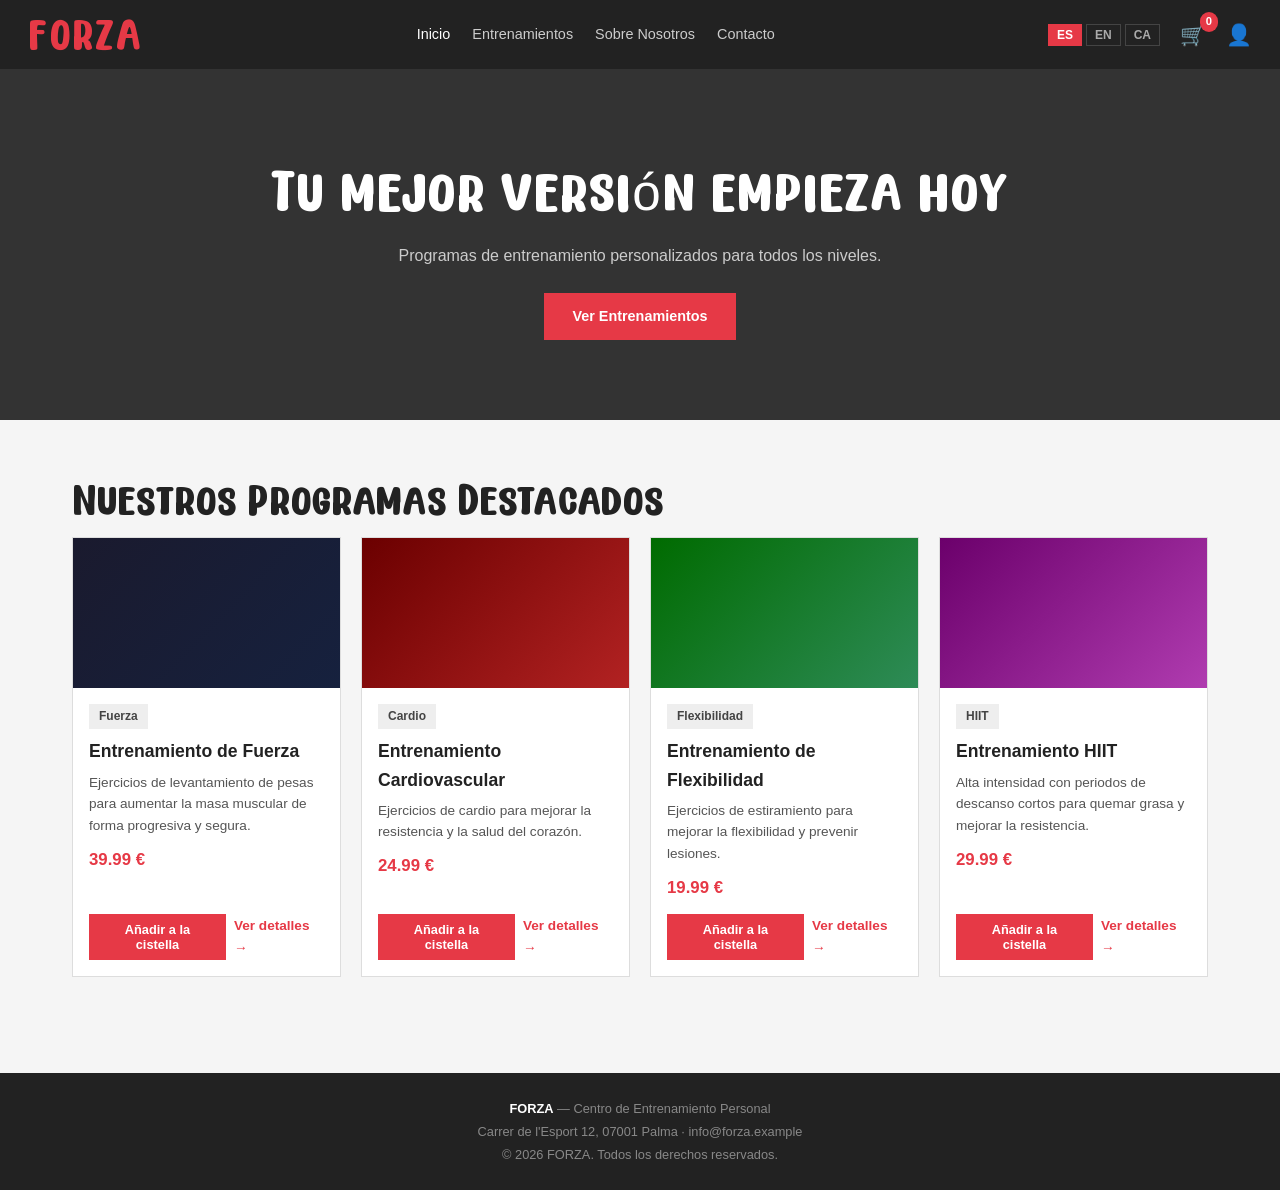
==== index.html @ 168453c6 "first commit" ====
<!DOCTYPE html>
<html lang="es">
<head>
    <meta charset="UTF-8">
    <meta name="viewport" content="width=device-width, initial-scale=1.0">
    <meta name="description" content="FORZA — Programas de entrenamiento personal para todos los niveles.">
    <title>FORZA — Entrenamiento Personal</title>
    <link rel="icon" type="image/svg+xml" href="img/favicon.svg">
    <link rel="stylesheet" href="css/style.css">
</head>
<body>

    <header>
        <a href="index.html" class="logo">FORZA</a>
        <nav>
            <a href="index.html" class="active">Inicio</a>
            <a href="entrenamientos.html">Entrenamientos</a>
            <a href="sobre-nosotros.html">Sobre Nosotros</a>
            <a href="contacto.html">Contacto</a>
        </nav>
        <div class="sesion" id="sesion"></div>
    </header>

    <main>

        <section class="hero">
            <h1>Tu mejor versión empieza hoy</h1>
            <p>Programas de entrenamiento personalizados para todos los niveles.</p>
            <a href="entrenamientos.html" class="btn">Ver Entrenamientos</a>
        </section>

        <section class="entrenamientos">
            <h2>Nuestros Programas Destacados</h2>
            <div class="grid" id="grid-inicio"></div>
        </section>

    </main>

    <footer>
        <div class="footer-contenido">
            <p><strong>FORZA</strong> — Centro de Entrenamiento Personal</p>
            <p>Carrer de l'Esport 12, 07001 Palma · info@forza.example</p>
            <p>&copy; 2026 FORZA. Todos los derechos reservados.</p>
        </div>
    </footer>

    <script src="scripts/datos.js"></script>
    <script src="scripts/carrito.js"></script>
    <script src="scripts/sesion.js"></script>
    <script src="scripts/inicio.js"></script>
    <script src="scripts/no-encontrado.js"></script>
</body>
</html>
---- css/style.css ----
/* ============================================================
   FORZA — Hoja de estilos principal
   Estilos generales, cabecera, secciones, productos, carrito,
   formulario de login y diseño responsive.
   ============================================================ */

@font-face {
    font-family: 'SongOfValentine';
    src: url('../fonts/songOfValentine.woff2') format('woff2'),
         url('../fonts/songOfValentine.ttf') format('truetype');
    font-weight: normal;
    font-style: normal;
    font-display: swap;
}

/* Reset básico */
* {
    margin: 0;
    padding: 0;
    box-sizing: border-box;
}

body {
    font-family: Arial, sans-serif;
    color: #222;
    background: #f5f5f5;
    line-height: 1.6;
}

a {
    color: inherit;
    text-decoration: none;
}

ul {
    list-style: disc;
    padding-left: 20px;
}

/* ============================================================
   CABECERA
   ============================================================ */
header {
    display: flex;
    align-items: center;
    justify-content: space-between;
    padding: 14px 28px;
    background: #222;
    color: #fff;
    gap: 24px;
    flex-wrap: wrap;
}

.logo {
    font-family: 'SongOfValentine', Arial, sans-serif;
    font-size: 2.4rem;
    font-weight: normal;
    letter-spacing: 0.08em;
    color: #e63946;
    line-height: 1;
}

nav {
    display: flex;
    gap: 22px;
    flex-wrap: wrap;
}

nav a {
    color: #ccc;
    font-size: 0.9rem;
    transition: color 0.15s;
}

nav a:hover,
nav a.active {
    color: #fff;
}

/* Bloque de la derecha de la cabecera */
.sesion {
    display: flex;
    align-items: center;
    gap: 14px;
    flex-wrap: wrap;
}

/* Selector de idiomas */
.idiomas {
    display: flex;
    gap: 4px;
}

.btn-idioma {
    background: transparent;
    color: #aaa;
    border: 1px solid #444;
    padding: 3px 8px;
    font-size: 0.75rem;
    cursor: pointer;
    font-weight: bold;
}

.btn-idioma.activo,
.btn-idioma:hover {
    background: #e63946;
    color: #fff;
    border-color: #e63946;
}

/* Icono de la cistella siempre visible */
.icono-carrito {
    position: relative;
    font-size: 1.3rem;
    color: #fff;
    text-decoration: none;
    padding: 4px 6px;
}

.icono-carrito .contador {
    position: absolute;
    top: -2px;
    right: -6px;
    background: #e63946;
    color: #fff;
    border-radius: 10px;
    font-size: 0.7rem;
    padding: 1px 6px;
    font-weight: bold;
    min-width: 18px;
    text-align: center;
}

/* Zona del usuario (login o saludo) */
.zona-usuario {
    display: flex;
    align-items: center;
    gap: 8px;
}

.icono-login {
    font-size: 1.3rem;
    color: #fff;
}

.saludo {
    font-size: 0.85rem;
    color: #ccc;
}

.btn-logout {
    background: #e63946;
    color: #fff;
    border: none;
    padding: 6px 12px;
    font-size: 0.8rem;
    cursor: pointer;
    font-weight: bold;
}

.btn-logout:hover {
    background: #c5303c;
}

/* ============================================================
   HERO
   ============================================================ */
.hero {
    text-align: center;
    padding: 80px 32px;
    background: #333;
    color: #fff;
}

.hero h1 {
    font-family: 'SongOfValentine', Arial, sans-serif;
    font-size: 3.2rem;
    font-weight: normal;
    letter-spacing: 0.04em;
    margin-bottom: 12px;
}

.hero p {
    margin-bottom: 24px;
    color: #ccc;
}

/* ============================================================
   BOTONES
   ============================================================ */
.btn {
    display: inline-block;
    padding: 12px 28px;
    background: #e63946;
    color: #fff;
    font-weight: bold;
    font-size: 0.9rem;
    border: none;
    cursor: pointer;
    text-align: center;
}

.btn:hover {
    background: #c5303c;
}

.btn:disabled {
    background: #888;
    cursor: not-allowed;
}

.btn-pequeno {
    padding: 8px 14px;
    font-size: 0.8rem;
}

/* ============================================================
   SECCIÓN DE ENTRENAMIENTOS (HOME Y LISTADO)
   ============================================================ */
.entrenamientos,
.listado {
    padding: 48px 32px;
    max-width: 1200px;
    margin: 0 auto;
}

.entrenamientos h2,
.listado h1 {
    font-family: 'SongOfValentine', Arial, sans-serif;
    font-size: 2.4rem;
    font-weight: normal;
    letter-spacing: 0.03em;
    margin-bottom: 8px;
}

.subtitulo {
    color: #666;
    margin-bottom: 24px;
}

/* Filtros del listado */
.filtros {
    display: flex;
    gap: 16px;
    margin-bottom: 24px;
    flex-wrap: wrap;
}

.filtros label {
    font-size: 0.85rem;
    display: flex;
    flex-direction: column;
    gap: 4px;
    font-weight: bold;
    color: #444;
}

.filtros input,
.filtros select {
    padding: 8px 10px;
    border: 1px solid #ccc;
    font-size: 0.9rem;
    font-family: inherit;
    min-width: 220px;
    font-weight: normal;
}

/* ============================================================
   GRID DE TARJETAS
   ============================================================ */
.grid {
    display: grid;
    grid-template-columns: repeat(auto-fill, minmax(250px, 1fr));
    gap: 20px;
}

.card {
    background: #fff;
    border: 1px solid #ddd;
    overflow: hidden;
    display: flex;
    flex-direction: column;
    transition: box-shadow 0.15s, transform 0.15s;
}

.card:hover {
    box-shadow: 0 4px 16px rgba(0, 0, 0, 0.08);
    transform: translateY(-2px);
}

.card-img {
    height: 150px;
}

/* Imágenes de cada tipo de entrenamiento (sólidas para que el
   proyecto funcione sin descargar imágenes externas) */
.img-fuerza    { background: linear-gradient(135deg, #1a1a2e, #16213e); }
.img-cardio    { background: linear-gradient(135deg, #6b0000, #b22222); }
.img-flex      { background: linear-gradient(135deg, #006b00, #2e8b57); }
.img-hiit      { background: linear-gradient(135deg, #6b006b, #b03cb0); }
.img-funcional { background: linear-gradient(135deg, #003366, #336699); }
.img-yoga      { background: linear-gradient(135deg, #8a4baf, #c690e0); }

.card-body {
    padding: 16px;
    display: flex;
    flex-direction: column;
    flex: 1;
}

.badge {
    display: inline-block;
    font-size: 0.75rem;
    font-weight: bold;
    padding: 3px 10px;
    background: #eee;
    color: #444;
    margin-bottom: 8px;
    align-self: flex-start;
}

.card-body h3 {
    font-size: 1.1rem;
    margin-bottom: 6px;
}

.card-body p {
    font-size: 0.85rem;
    color: #555;
    margin-bottom: 10px;
}

.precio {
    display: block;
    font-size: 1.05rem;
    font-weight: bold;
    color: #e63946;
    margin-bottom: 12px;
}

.acciones {
    display: flex;
    justify-content: space-between;
    align-items: center;
    gap: 8px;
    margin-top: auto;
}

.enlace-detalle {
    color: #e63946;
    font-size: 0.85rem;
    font-weight: bold;
}

.enlace-detalle:hover {
    text-decoration: underline;
}

.aviso-vacio {
    color: #888;
    font-style: italic;
    grid-column: 1 / -1;
    text-align: center;
    padding: 40px 0;
}

/* ============================================================
   PÁGINA DE PRODUCTO (DETALLE)
   ============================================================ */
.producto {
    padding: 48px 32px;
    max-width: 1000px;
    margin: 0 auto;
}

.volver {
    display: inline-block;
    margin-bottom: 20px;
    color: #e63946;
    font-size: 0.9rem;
    font-weight: bold;
}

.producto-layout {
    display: flex;
    gap: 32px;
    background: #fff;
    border: 1px solid #ddd;
    padding: 24px;
}

.producto-img {
    width: 360px;
    height: 360px;
    flex-shrink: 0;
}

.producto-info {
    flex: 1;
}

.producto-info h1 {
    font-family: 'SongOfValentine', Arial, sans-serif;
    font-size: 2.6rem;
    font-weight: normal;
    letter-spacing: 0.03em;
    margin: 8px 0 12px;
}

.producto-info p {
    color: #555;
    margin-bottom: 16px;
}

.precio-grande {
    font-size: 1.6rem;
    color: #e63946;
    font-weight: bold;
    margin: 16px 0 !important;
}

.lista-detalles {
    list-style: none;
    padding: 0;
    margin: 16px 0 24px;
    border-top: 1px solid #eee;
}

.lista-detalles li {
    padding: 8px 0;
    border-bottom: 1px solid #eee;
    font-size: 0.9rem;
    color: #444;
}

/* ============================================================
   SOBRE NOSOTROS
   ============================================================ */
.sobre {
    padding: 48px 32px;
    max-width: 800px;
    margin: 0 auto;
}

.sobre h1 {
    font-family: 'SongOfValentine', Arial, sans-serif;
    font-size: 2.6rem;
    font-weight: normal;
    letter-spacing: 0.03em;
    margin-bottom: 24px;
}

.bloque-sobre {
    background: #fff;
    border: 1px solid #ddd;
    padding: 20px;
    margin-bottom: 16px;
}

.bloque-sobre h2 {
    font-size: 1.1rem;
    margin-bottom: 8px;
    color: #e63946;
}

.bloque-sobre p {
    color: #555;
    font-size: 0.95rem;
}

.valores {
    margin-top: 24px;
    padding-left: 20px;
    color: #444;
}

.valores li {
    margin-bottom: 8px;
    font-size: 0.95rem;
}

/* ============================================================
   CONTACTO
   ============================================================ */
.contacto {
    padding: 80px 32px;
    max-width: 700px;
    margin: 0 auto;
    text-align: center;
}

.contacto h1 {
    font-family: 'SongOfValentine', Arial, sans-serif;
    font-size: 2.6rem;
    font-weight: normal;
    letter-spacing: 0.03em;
    margin-bottom: 16px;
}

.contacto p {
    color: #555;
    margin-bottom: 12px;
}

.contacto a {
    color: #e63946;
    font-weight: bold;
}

/* ============================================================
   CISTELLA / CARRITO
   ============================================================ */
.cistella {
    padding: 48px 32px;
    max-width: 800px;
    margin: 0 auto;
}

.cistella h1 {
    font-family: 'SongOfValentine', Arial, sans-serif;
    font-size: 2.6rem;
    font-weight: normal;
    letter-spacing: 0.03em;
    margin-bottom: 8px;
}

.lista-cistella {
    margin: 24px 0;
    display: flex;
    flex-direction: column;
    gap: 12px;
}

.fila-cistella {
    display: flex;
    align-items: center;
    background: #fff;
    border: 1px solid #ddd;
    padding: 12px;
    gap: 16px;
}

.fila-img {
    width: 80px;
    height: 80px;
    flex-shrink: 0;
}

.fila-datos {
    flex: 1;
}

.fila-datos h3 {
    font-size: 1rem;
    margin-bottom: 4px;
}

.fila-datos .precio {
    margin-top: 6px;
    font-size: 0.95rem;
}

.btn-eliminar {
    background: #fff;
    border: 1px solid #e63946;
    color: #e63946;
    padding: 8px 14px;
    font-size: 0.8rem;
    cursor: pointer;
    font-weight: bold;
}

.btn-eliminar:hover {
    background: #e63946;
    color: #fff;
}

.total {
    text-align: right;
    font-size: 1.2rem;
    font-weight: bold;
    margin: 16px 0 24px;
    color: #222;
}

/* ============================================================
   LOGIN
   ============================================================ */
.login {
    max-width: 420px;
    margin: 48px auto;
    padding: 32px;
    background: #fff;
    border: 1px solid #ddd;
}

.login h1 {
    font-family: 'SongOfValentine', Arial, sans-serif;
    font-size: 2.2rem;
    font-weight: normal;
    letter-spacing: 0.03em;
    margin-bottom: 20px;
    text-align: center;
}

.campo {
    margin-bottom: 16px;
}

.campo label {
    display: block;
    font-size: 0.85rem;
    font-weight: bold;
    margin-bottom: 6px;
}

.campo input {
    width: 100%;
    padding: 8px 10px;
    border: 1px solid #ccc;
    font-size: 0.9rem;
    font-family: inherit;
}

.campo-password {
    display: flex;
    align-items: stretch;
    gap: 6px;
}

.btn-ojo {
    background: #fff;
    border: 1px solid #ccc;
    padding: 0 12px;
    cursor: pointer;
    font-size: 1rem;
}

.btn-ojo:hover {
    background: #f0f0f0;
}

.ayuda {
    display: block;
    margin-top: 6px;
    font-size: 0.75rem;
    color: #888;
}

.error {
    color: #a94442;
    font-size: 0.85rem;
    min-height: 1.2em;
    margin-bottom: 12px;
}

.login .btn {
    width: 100%;
    text-align: center;
}

/* ============================================================
   FOOTER
   ============================================================ */
footer {
    background: #222;
    color: #888;
    padding: 24px 32px;
    margin-top: 48px;
}

.footer-contenido {
    max-width: 1200px;
    margin: 0 auto;
    text-align: center;
    font-size: 0.8rem;
    line-height: 1.8;
}

.footer-contenido strong {
    color: #fff;
}

/* ============================================================
   RESPONSIVE
   ============================================================ */
@media (max-width: 768px) {
    header {
        flex-direction: column;
        gap: 12px;
        padding: 14px 16px;
    }

    nav {
        justify-content: center;
    }

    .sesion {
        justify-content: center;
    }

    .producto-layout {
        flex-direction: column;
    }

    .producto-img {
        width: 100%;
        height: 220px;
    }

    .hero {
        padding: 60px 20px;
    }

    .entrenamientos,
    .listado,
    .producto,
    .sobre,
    .cistella,
    .contacto {
        padding: 32px 16px;
    }

    .filtros input,
    .filtros select {
        min-width: 0;
        width: 100%;
    }

    .filtros label {
        flex: 1 1 100%;
    }

    .fila-cistella {
        flex-wrap: wrap;
    }

    .fila-img {
        width: 60px;
        height: 60px;
    }

    .login {
        margin: 24px 16px;
        padding: 20px;
    }
}

@media (max-width: 480px) {
    .acciones {
        flex-direction: column;
        align-items: stretch;
    }

    .acciones .btn {
        width: 100%;
    }
}
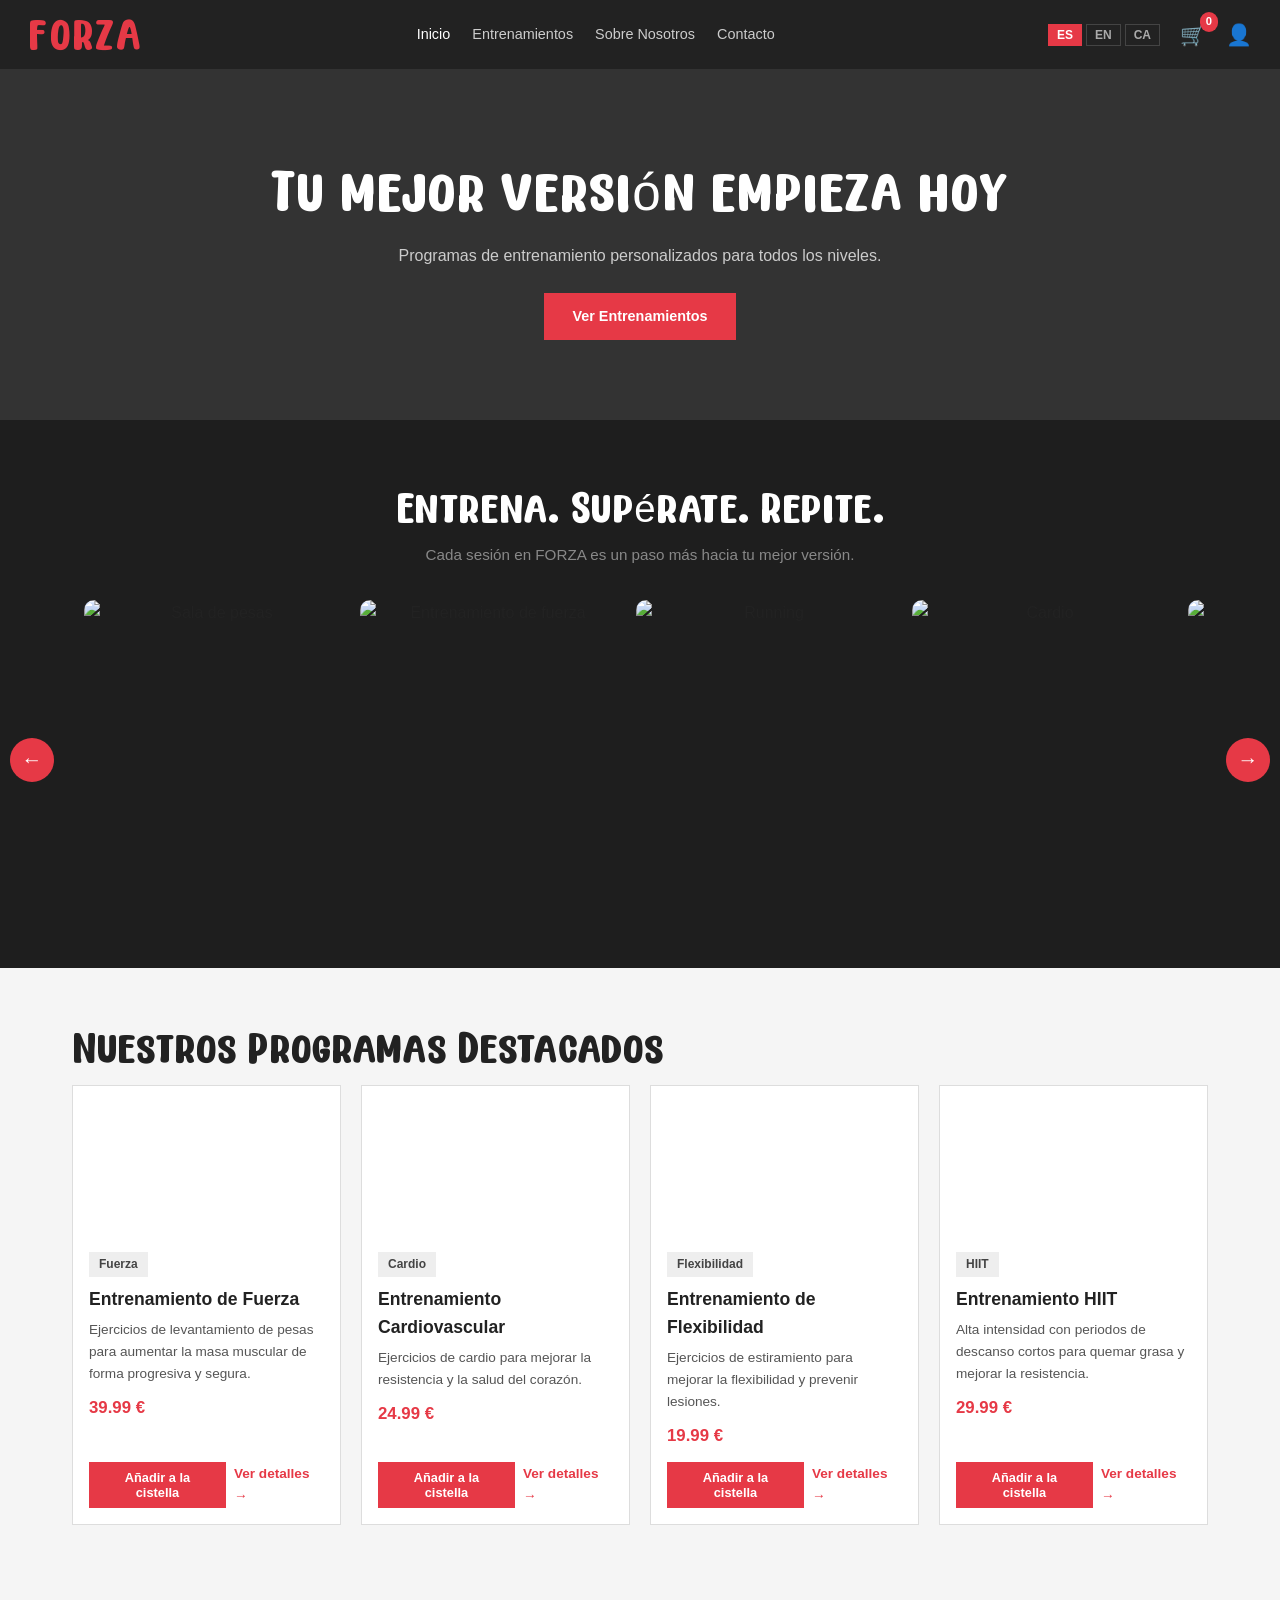
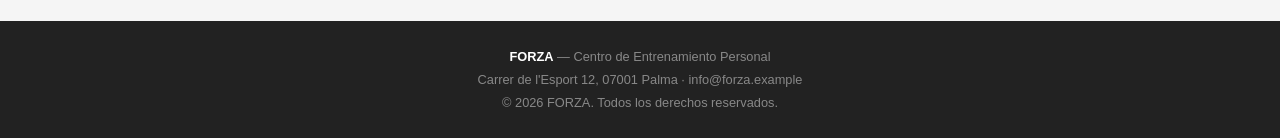
==== commit 124cafeb: "Add animated Yeti avatar and image slider to enhance user experience" ====
--- a/index.html
+++ b/index.html
@@ -29,6 +29,39 @@
             <a href="entrenamientos.html" class="btn">Ver Entrenamientos</a>
         </section>
 
+        <section class="galeria-slider">
+            <h2>Entrena. Supérate. Repite.</h2>
+            <p class="slider-subtitulo">Cada sesión en FORZA es un paso más hacia tu mejor versión.</p>
+            <div class="slider-wrapper">
+                <button class="slider-btn slider-prev" onclick="sliderPrev()" aria-label="Anterior">&#8592;</button>
+                <div id="slider-container" class="slider-track">
+                    <div class="slide">
+                        <img src="https://images.unsplash.com/photo-1534438327276-14e5300c3a48?w=400&h=320&fit=crop&auto=format" alt="Sala de pesas">
+                    </div>
+                    <div class="slide">
+                        <img src="https://images.unsplash.com/photo-1517836357463-d25dfeac3438?w=400&h=320&fit=crop&auto=format" alt="Entrenamiento de fuerza">
+                    </div>
+                    <div class="slide">
+                        <img src="https://images.unsplash.com/photo-1571019613454-1cb2f99b2d8b?w=400&h=320&fit=crop&auto=format" alt="Running">
+                    </div>
+                    <div class="slide">
+                        <img src="https://images.unsplash.com/photo-1476480862126-209bfaa8edc8?w=400&h=320&fit=crop&auto=format" alt="Cardio">
+                    </div>
+                    <div class="slide">
+                        <img src="https://images.unsplash.com/photo-1549060279-7e168fcee0c2?w=400&h=320&fit=crop&auto=format" alt="CrossFit">
+                    </div>
+                    <div class="slide">
+                        <img src="https://images.unsplash.com/photo-1544033527-b192daee1f5b?w=400&h=320&fit=crop&auto=format" alt="Yoga">
+                    </div>
+                    <div class="slide">
+                        <img src="https://images.unsplash.com/photo-1506629082955-511b1aa562c8?w=400&h=320&fit=crop&auto=format" alt="Ciclismo indoor">
+                    </div>
+                </div>
+                <button class="slider-btn slider-next" onclick="sliderNext()" aria-label="Siguiente">&#8594;</button>
+            </div>
+            <div class="slider-overlay" id="sliderOverlay"></div>
+        </section>
+
         <section class="entrenamientos">
             <h2>Nuestros Programas Destacados</h2>
             <div class="grid" id="grid-inicio"></div>
@@ -49,5 +82,6 @@
     <script src="scripts/sesion.js"></script>
     <script src="scripts/inicio.js"></script>
     <script src="scripts/no-encontrado.js"></script>
+    <script src="scripts/slider.js"></script>
 </body>
 </html>
--- a/css/style.css
+++ b/css/style.css
@@ -292,14 +292,22 @@
     height: 150px;
 }
 
-/* Imágenes de cada tipo de entrenamiento (sólidas para que el
-   proyecto funcione sin descargar imágenes externas) */
-.img-fuerza    { background: linear-gradient(135deg, #1a1a2e, #16213e); }
-.img-cardio    { background: linear-gradient(135deg, #6b0000, #b22222); }
-.img-flex      { background: linear-gradient(135deg, #006b00, #2e8b57); }
-.img-hiit      { background: linear-gradient(135deg, #6b006b, #b03cb0); }
-.img-funcional { background: linear-gradient(135deg, #003366, #336699); }
-.img-yoga      { background: linear-gradient(135deg, #8a4baf, #c690e0); }
+.img-fuerza,
+.img-cardio,
+.img-flex,
+.img-hiit,
+.img-funcional,
+.img-yoga {
+    background-size: cover;
+    background-position: center;
+}
+
+.img-fuerza    { background-image: url('https://images.unsplash.com/photo-1517836357463-d25dfeac3438?w=500&h=300&fit=crop&auto=format'); }
+.img-cardio    { background-image: url('https://images.unsplash.com/photo-1571019613454-1cb2f99b2d8b?w=500&h=300&fit=crop&auto=format'); }
+.img-flex      { background-image: url('https://images.unsplash.com/photo-1544367567-0f2fcb009e0b?w=500&h=300&fit=crop&auto=format'); }
+.img-hiit      { background-image: url('https://images.unsplash.com/photo-1549060279-7e168fcee0c2?w=500&h=300&fit=crop&auto=format'); }
+.img-funcional { background-image: url('https://images.unsplash.com/photo-1534438327276-14e5300c3a48?w=500&h=300&fit=crop&auto=format'); }
+.img-yoga      { background-image: url('https://images.unsplash.com/photo-1544033527-b192daee1f5b?w=500&h=300&fit=crop&auto=format'); }
 
 .card-body {
     padding: 16px;
@@ -592,6 +600,7 @@
     padding: 32px;
     background: #fff;
     border: 1px solid #ddd;
+    border-radius: 0.5em;
 }
 
 .login h1 {
@@ -601,6 +610,36 @@
     letter-spacing: 0.03em;
     margin-bottom: 20px;
     text-align: center;
+}
+
+/* Avatar yeti animado */
+.login .svgContainer {
+    position: relative;
+    width: 200px;
+    height: 200px;
+    margin: 0 auto 24px;
+    border-radius: 50%;
+    background: none;
+    border: solid 2.5px #3A5E77;
+    overflow: hidden;
+    pointer-events: none;
+}
+
+.login .svgContainer > div {
+    position: relative;
+    width: 100%;
+    height: 0;
+    overflow: hidden;
+    padding-bottom: 100%;
+}
+
+.login .svgContainer .mySVG {
+    position: absolute;
+    left: 0;
+    top: 0;
+    width: 100%;
+    height: 100%;
+    pointer-events: none;
 }
 
 .campo {
@@ -679,6 +718,123 @@
 
 .footer-contenido strong {
     color: #fff;
+}
+
+/* ============================================================
+   GALERÍA SLIDER (index.html)
+   ============================================================ */
+.galeria-slider {
+    background: #1e1e1e;
+    padding: 56px 0 48px;
+    text-align: center;
+    overflow: hidden;
+}
+
+.galeria-slider h2 {
+    font-family: 'SongOfValentine', Arial, sans-serif;
+    font-size: 2.4rem;
+    font-weight: normal;
+    letter-spacing: 0.04em;
+    color: #fff;
+    margin-bottom: 6px;
+}
+
+.galeria-slider .slider-subtitulo {
+    color: #888;
+    font-size: 0.95rem;
+    margin-bottom: 32px;
+}
+
+.slider-wrapper {
+    position: relative;
+    display: flex;
+    align-items: center;
+    gap: 0;
+}
+
+.slider-track {
+    display: flex;
+    height: 320px;
+    overflow-x: scroll;
+    overflow-y: hidden;
+    scroll-behavior: smooth;
+    flex: 1;
+    padding: 0 12px;
+    gap: 0;
+}
+
+.slider-track::-webkit-scrollbar {
+    display: none;
+}
+
+.slider-track .slide {
+    flex-shrink: 0;
+    position: relative;
+}
+
+.slider-track .slide img {
+    height: 100%;
+    width: 260px;
+    margin: 0 8px;
+    object-fit: cover;
+    border-radius: 10px;
+    cursor: pointer;
+    transition: transform 0.25s ease, box-shadow 0.25s ease;
+    display: block;
+}
+
+.slider-track .slide img:hover {
+    transform: scale(1.04);
+    box-shadow: 0 8px 28px rgba(0, 0, 0, 0.5);
+}
+
+.slider-track .slide img.zoomed {
+    position: fixed;
+    width: min(520px, 90vw);
+    height: auto;
+    max-height: 85vh;
+    left: 50%;
+    top: 50%;
+    transform: translate(-50%, -50%) !important;
+    z-index: 1001;
+    border-radius: 12px;
+    box-shadow: 0 24px 60px rgba(0, 0, 0, 0.7);
+    cursor: zoom-out;
+}
+
+.slider-btn {
+    flex-shrink: 0;
+    background: #e63946;
+    color: #fff;
+    border: none;
+    width: 44px;
+    height: 44px;
+    font-size: 1.3rem;
+    cursor: pointer;
+    display: flex;
+    align-items: center;
+    justify-content: center;
+    z-index: 10;
+    transition: background 0.15s;
+    border-radius: 50%;
+    margin: 0 10px;
+}
+
+.slider-btn:hover {
+    background: #c5303c;
+}
+
+.slider-overlay {
+    display: none;
+    position: fixed;
+    inset: 0;
+    background: rgba(0, 0, 0, 0.72);
+    z-index: 1000;
+    cursor: pointer;
+}
+
+.slider-overlay.active {
+    display: block;
 }
 
 /* ============================================================
@@ -744,6 +900,25 @@
         margin: 24px 16px;
         padding: 20px;
     }
+
+    .galeria-slider h2 {
+        font-size: 1.9rem;
+    }
+
+    .slider-track {
+        height: 240px;
+    }
+
+    .slider-track .slide img {
+        width: 200px;
+    }
+
+    .slider-btn {
+        width: 36px;
+        height: 36px;
+        font-size: 1rem;
+        margin: 0 6px;
+    }
 }
 
 @media (max-width: 480px) {
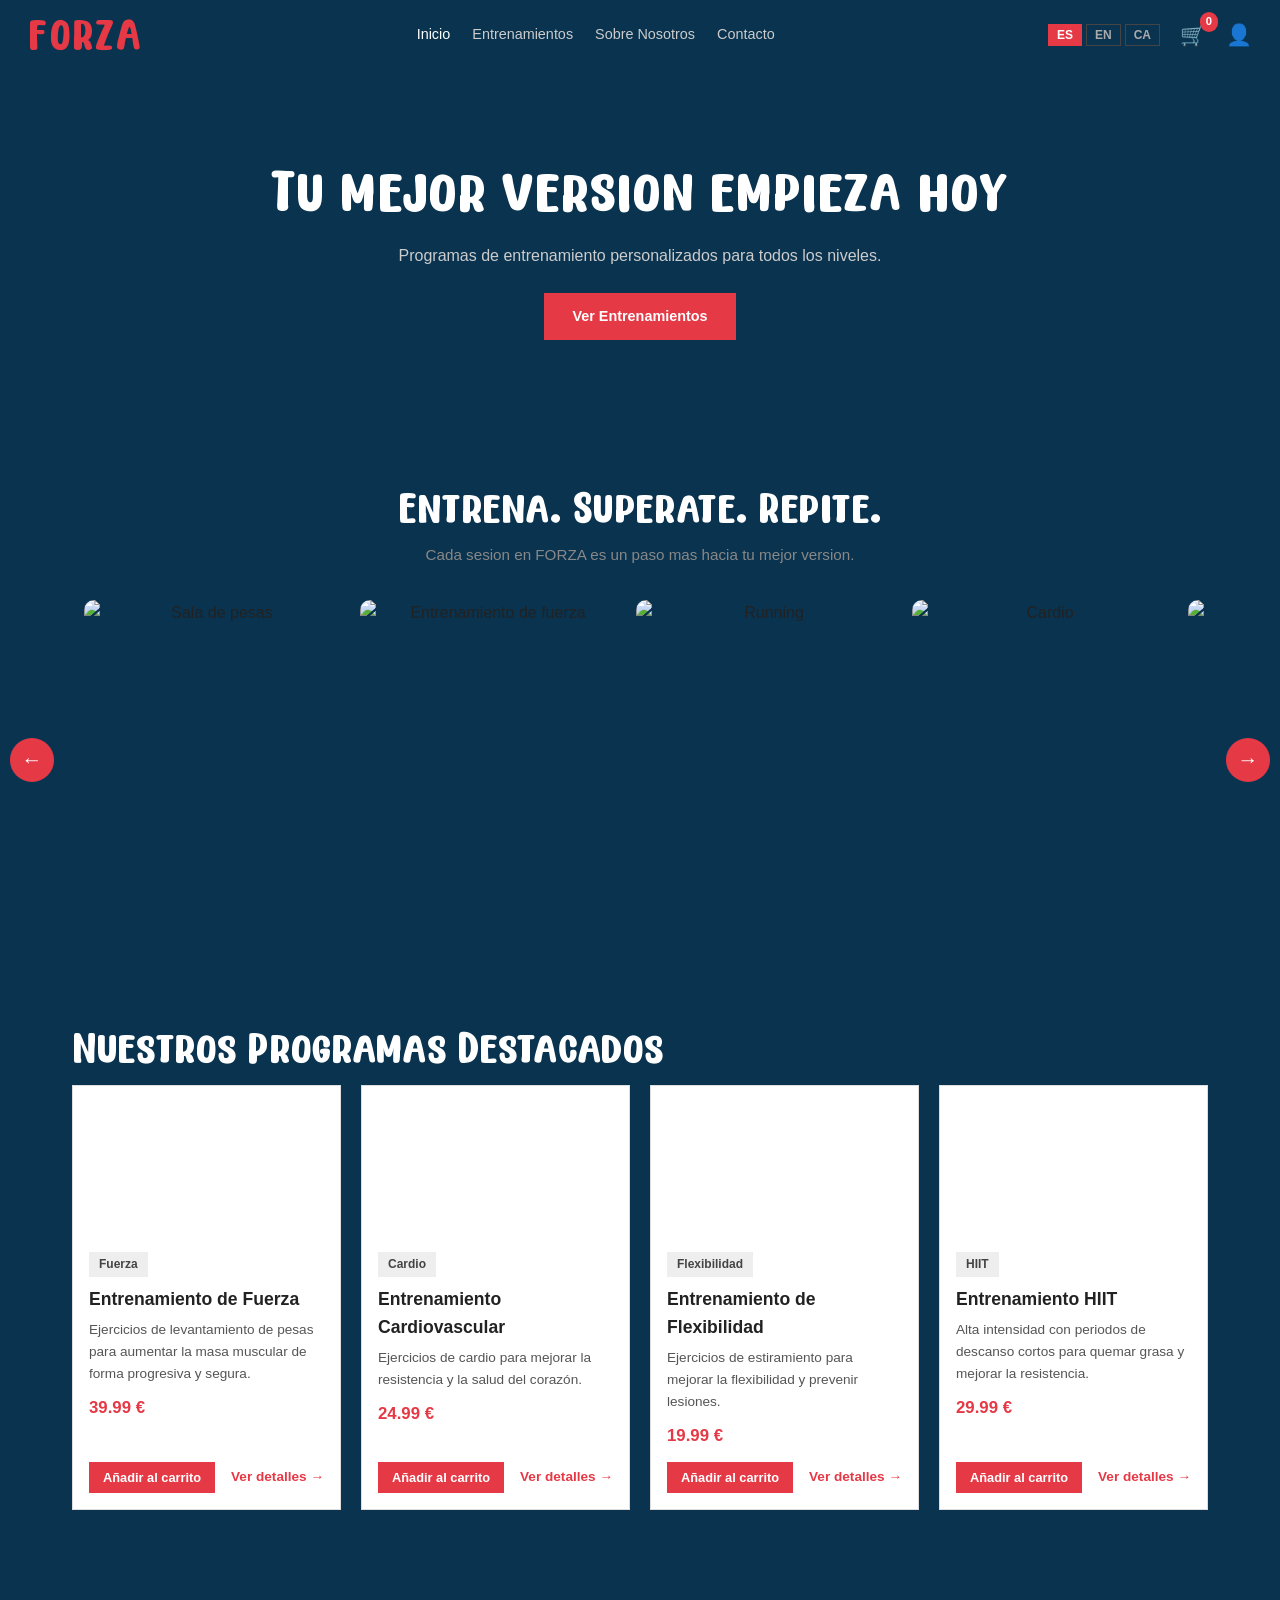
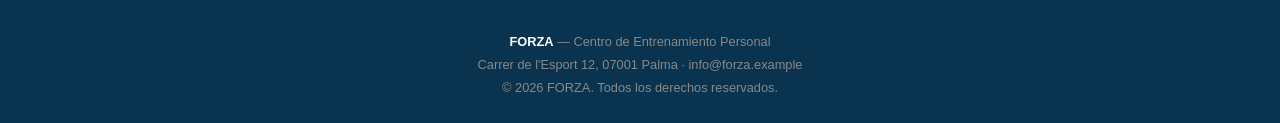
==== commit c099b83a: "refactor: remove accents from index page" ====
--- a/index.html
+++ b/index.html
@@ -24,14 +24,14 @@
     <main>
 
         <section class="hero">
-            <h1>Tu mejor versión empieza hoy</h1>
+            <h1>Tu mejor version empieza hoy</h1>
             <p>Programas de entrenamiento personalizados para todos los niveles.</p>
             <a href="entrenamientos.html" class="btn">Ver Entrenamientos</a>
         </section>
 
         <section class="galeria-slider">
-            <h2>Entrena. Supérate. Repite.</h2>
-            <p class="slider-subtitulo">Cada sesión en FORZA es un paso más hacia tu mejor versión.</p>
+            <h2>Entrena. Superate. Repite.</h2>
+            <p class="slider-subtitulo">Cada sesion en FORZA es un paso mas hacia tu mejor version.</p>
             <div class="slider-wrapper">
                 <button class="slider-btn slider-prev" onclick="sliderPrev()" aria-label="Anterior">&#8592;</button>
                 <div id="slider-container" class="slider-track">
--- a/css/style.css
+++ b/css/style.css
@@ -1,933 +1,158 @@
-/* ============================================================
-   FORZA — Hoja de estilos principal
-   Estilos generales, cabecera, secciones, productos, carrito,
-   formulario de login y diseño responsive.
-   ============================================================ */
-
 @font-face {
     font-family: 'SongOfValentine';
     src: url('../fonts/songOfValentine.woff2') format('woff2'),
          url('../fonts/songOfValentine.ttf') format('truetype');
-    font-weight: normal;
-    font-style: normal;
-    font-display: swap;
+    font-weight: normal; font-style: normal; font-display: swap;
 }
 
-/* Reset básico */
-* {
-    margin: 0;
-    padding: 0;
-    box-sizing: border-box;
-}
+* { margin: 0; padding: 0; box-sizing: border-box; }
+body { font-family: Arial, sans-serif; color: #222; background: #09334f; line-height: 1.6; }
+a { color: inherit; text-decoration: none; }
+ul { list-style: disc; padding-left: 20px; }
 
-body {
-    font-family: Arial, sans-serif;
-    color: #222;
-    background: #f5f5f5;
-    line-height: 1.6;
-}
+header { display: flex; align-items: center; justify-content: space-between; padding: 14px 28px; background: #09334f; color: #fff; gap: 24px; flex-wrap: wrap; }
+.logo { font-family: 'SongOfValentine', Arial, sans-serif; font-size: 2.4rem; font-weight: normal; letter-spacing: 0.08em; color: #e63946; line-height: 1; }
+nav { display: flex; gap: 22px; flex-wrap: wrap; }
+nav a { color: #ccc; font-size: 0.9rem; transition: color 0.15s; }
+nav a:hover, nav a.active { color: #fff; }
+.sesion { display: flex; align-items: center; gap: 14px; flex-wrap: wrap; }
+.idiomas { display: flex; gap: 4px; }
+.btn-idioma { background: transparent; color: #aaa; border: 1px solid #444; padding: 3px 8px; font-size: 0.75rem; cursor: pointer; font-weight: bold; }
+.btn-idioma.activo, .btn-idioma:hover { background: #e63946; color: #fff; border-color: #e63946; }
+.icono-carrito { position: relative; font-size: 1.3rem; color: #fff; padding: 4px 6px; }
+.icono-carrito .contador { position: absolute; top: -2px; right: -6px; background: #e63946; color: #fff; border-radius: 10px; font-size: 0.7rem; padding: 1px 6px; font-weight: bold; min-width: 18px; text-align: center; }
+.zona-usuario { display: flex; align-items: center; gap: 8px; }
+.icono-login { font-size: 1.3rem; color: #fff; }
+.saludo { font-size: 0.85rem; color: #ccc; }
+.btn-logout { background: #e63946; color: #fff; border: none; padding: 6px 12px; font-size: 0.8rem; cursor: pointer; font-weight: bold; }
+.btn-logout:hover { background: #c5303c; }
 
-a {
-    color: inherit;
-    text-decoration: none;
-}
+.hero { text-align: center; padding: 80px 32px; background: #09334f; color: #fff; }
+.hero h1 { font-family: 'SongOfValentine', Arial, sans-serif; font-size: 3.2rem; font-weight: normal; letter-spacing: 0.04em; margin-bottom: 12px; }
+.hero p { margin-bottom: 24px; color: #ccc; }
 
-ul {
-    list-style: disc;
-    padding-left: 20px;
-}
+.btn { display: inline-block; padding: 12px 28px; background: #e63946; color: #fff; font-weight: bold; font-size: 0.9rem; border: none; cursor: pointer; text-align: center; }
+.btn:hover { background: #c5303c; }
+.btn:disabled { background: #888; cursor: not-allowed; }
+.btn-pequeno { padding: 8px 14px; font-size: 0.8rem; }
 
-/* ============================================================
-   CABECERA
-   ============================================================ */
-header {
-    display: flex;
-    align-items: center;
-    justify-content: space-between;
-    padding: 14px 28px;
-    background: #222;
-    color: #fff;
-    gap: 24px;
-    flex-wrap: wrap;
-}
+.entrenamientos, .listado { padding: 48px 32px; max-width: 1200px; margin: 0 auto; }
+.entrenamientos h2, .listado h1 { font-family: 'SongOfValentine', Arial, sans-serif; font-size: 2.4rem; font-weight: normal; letter-spacing: 0.03em; margin-bottom: 8px; color: #fff; }
+.subtitulo { color: #a8c5d8; margin-bottom: 24px; }
+.filtros { display: flex; gap: 16px; margin-bottom: 24px; flex-wrap: wrap; }
+.filtros label { font-size: 0.85rem; display: flex; flex-direction: column; gap: 4px; font-weight: bold; color: #c5dbe9; }
+.filtros input, .filtros select { padding: 8px 10px; border: 1px solid #ccc; font-size: 0.9rem; font-family: inherit; min-width: 220px; font-weight: normal; }
 
-.logo {
-    font-family: 'SongOfValentine', Arial, sans-serif;
-    font-size: 2.4rem;
-    font-weight: normal;
-    letter-spacing: 0.08em;
-    color: #e63946;
-    line-height: 1;
-}
-
-nav {
-    display: flex;
-    gap: 22px;
-    flex-wrap: wrap;
-}
-
-nav a {
-    color: #ccc;
-    font-size: 0.9rem;
-    transition: color 0.15s;
-}
-
-nav a:hover,
-nav a.active {
-    color: #fff;
-}
-
-/* Bloque de la derecha de la cabecera */
-.sesion {
-    display: flex;
-    align-items: center;
-    gap: 14px;
-    flex-wrap: wrap;
-}
-
-/* Selector de idiomas */
-.idiomas {
-    display: flex;
-    gap: 4px;
-}
-
-.btn-idioma {
-    background: transparent;
-    color: #aaa;
-    border: 1px solid #444;
-    padding: 3px 8px;
-    font-size: 0.75rem;
-    cursor: pointer;
-    font-weight: bold;
-}
-
-.btn-idioma.activo,
-.btn-idioma:hover {
-    background: #e63946;
-    color: #fff;
-    border-color: #e63946;
-}
-
-/* Icono de la cistella siempre visible */
-.icono-carrito {
-    position: relative;
-    font-size: 1.3rem;
-    color: #fff;
-    text-decoration: none;
-    padding: 4px 6px;
-}
-
-.icono-carrito .contador {
-    position: absolute;
-    top: -2px;
-    right: -6px;
-    background: #e63946;
-    color: #fff;
-    border-radius: 10px;
-    font-size: 0.7rem;
-    padding: 1px 6px;
-    font-weight: bold;
-    min-width: 18px;
-    text-align: center;
-}
-
-/* Zona del usuario (login o saludo) */
-.zona-usuario {
-    display: flex;
-    align-items: center;
-    gap: 8px;
-}
-
-.icono-login {
-    font-size: 1.3rem;
-    color: #fff;
-}
-
-.saludo {
-    font-size: 0.85rem;
-    color: #ccc;
-}
-
-.btn-logout {
-    background: #e63946;
-    color: #fff;
-    border: none;
-    padding: 6px 12px;
-    font-size: 0.8rem;
-    cursor: pointer;
-    font-weight: bold;
-}
-
-.btn-logout:hover {
-    background: #c5303c;
-}
-
-/* ============================================================
-   HERO
-   ============================================================ */
-.hero {
-    text-align: center;
-    padding: 80px 32px;
-    background: #333;
-    color: #fff;
-}
-
-.hero h1 {
-    font-family: 'SongOfValentine', Arial, sans-serif;
-    font-size: 3.2rem;
-    font-weight: normal;
-    letter-spacing: 0.04em;
-    margin-bottom: 12px;
-}
-
-.hero p {
-    margin-bottom: 24px;
-    color: #ccc;
-}
-
-/* ============================================================
-   BOTONES
-   ============================================================ */
-.btn {
-    display: inline-block;
-    padding: 12px 28px;
-    background: #e63946;
-    color: #fff;
-    font-weight: bold;
-    font-size: 0.9rem;
-    border: none;
-    cursor: pointer;
-    text-align: center;
-}
-
-.btn:hover {
-    background: #c5303c;
-}
-
-.btn:disabled {
-    background: #888;
-    cursor: not-allowed;
-}
-
-.btn-pequeno {
-    padding: 8px 14px;
-    font-size: 0.8rem;
-}
-
-/* ============================================================
-   SECCIÓN DE ENTRENAMIENTOS (HOME Y LISTADO)
-   ============================================================ */
-.entrenamientos,
-.listado {
-    padding: 48px 32px;
-    max-width: 1200px;
-    margin: 0 auto;
-}
-
-.entrenamientos h2,
-.listado h1 {
-    font-family: 'SongOfValentine', Arial, sans-serif;
-    font-size: 2.4rem;
-    font-weight: normal;
-    letter-spacing: 0.03em;
-    margin-bottom: 8px;
-}
-
-.subtitulo {
-    color: #666;
-    margin-bottom: 24px;
-}
-
-/* Filtros del listado */
-.filtros {
-    display: flex;
-    gap: 16px;
-    margin-bottom: 24px;
-    flex-wrap: wrap;
-}
-
-.filtros label {
-    font-size: 0.85rem;
-    display: flex;
-    flex-direction: column;
-    gap: 4px;
-    font-weight: bold;
-    color: #444;
-}
-
-.filtros input,
-.filtros select {
-    padding: 8px 10px;
-    border: 1px solid #ccc;
-    font-size: 0.9rem;
-    font-family: inherit;
-    min-width: 220px;
-    font-weight: normal;
-}
-
-/* ============================================================
-   GRID DE TARJETAS
-   ============================================================ */
-.grid {
-    display: grid;
-    grid-template-columns: repeat(auto-fill, minmax(250px, 1fr));
-    gap: 20px;
-}
-
-.card {
-    background: #fff;
-    border: 1px solid #ddd;
-    overflow: hidden;
-    display: flex;
-    flex-direction: column;
-    transition: box-shadow 0.15s, transform 0.15s;
-}
-
-.card:hover {
-    box-shadow: 0 4px 16px rgba(0, 0, 0, 0.08);
-    transform: translateY(-2px);
-}
-
-.card-img {
-    height: 150px;
-}
-
-.img-fuerza,
-.img-cardio,
-.img-flex,
-.img-hiit,
-.img-funcional,
-.img-yoga {
-    background-size: cover;
-    background-position: center;
-}
-
+.grid { display: grid; grid-template-columns: repeat(auto-fill, minmax(250px, 1fr)); gap: 20px; }
+.card { background: #fff; border: 1px solid #ddd; overflow: hidden; display: flex; flex-direction: column; transition: box-shadow 0.15s, transform 0.15s; }
+.card:hover { box-shadow: 0 4px 16px rgba(0,0,0,0.08); transform: translateY(-2px); }
+.card-img { height: 150px; }
+.img-fuerza, .img-cardio, .img-flex, .img-hiit, .img-funcional, .img-yoga { background-size: cover; background-position: center; }
 .img-fuerza    { background-image: url('https://images.unsplash.com/photo-1517836357463-d25dfeac3438?w=500&h=300&fit=crop&auto=format'); }
 .img-cardio    { background-image: url('https://images.unsplash.com/photo-1571019613454-1cb2f99b2d8b?w=500&h=300&fit=crop&auto=format'); }
 .img-flex      { background-image: url('https://images.unsplash.com/photo-1544367567-0f2fcb009e0b?w=500&h=300&fit=crop&auto=format'); }
 .img-hiit      { background-image: url('https://images.unsplash.com/photo-1549060279-7e168fcee0c2?w=500&h=300&fit=crop&auto=format'); }
 .img-funcional { background-image: url('https://images.unsplash.com/photo-1534438327276-14e5300c3a48?w=500&h=300&fit=crop&auto=format'); }
 .img-yoga      { background-image: url('https://images.unsplash.com/photo-1544033527-b192daee1f5b?w=500&h=300&fit=crop&auto=format'); }
+.card-body { padding: 16px; display: flex; flex-direction: column; flex: 1; }
+.badge { display: inline-block; font-size: 0.75rem; font-weight: bold; padding: 3px 10px; background: #eee; color: #444; margin-bottom: 8px; align-self: flex-start; }
+.card-body h3 { font-size: 1.1rem; margin-bottom: 6px; }
+.card-body p { font-size: 0.85rem; color: #555; margin-bottom: 10px; }
+.precio { display: block; font-size: 1.05rem; font-weight: bold; color: #e63946; margin-bottom: 12px; }
+.acciones { display: flex; justify-content: space-between; align-items: center; gap: 8px; margin-top: auto; }
+.enlace-detalle { color: #e63946; font-size: 0.85rem; font-weight: bold; }
+.enlace-detalle:hover { text-decoration: underline; }
+.aviso-vacio { color: #88aac0; font-style: italic; grid-column: 1 / -1; text-align: center; padding: 40px 0; }
 
-.card-body {
-    padding: 16px;
-    display: flex;
-    flex-direction: column;
-    flex: 1;
+.producto { padding: 48px 32px; max-width: 1000px; margin: 0 auto; }
+.volver { display: inline-block; margin-bottom: 20px; color: #e63946; font-size: 0.9rem; font-weight: bold; }
+.producto-layout { display: flex; gap: 32px; background: #fff; border: 1px solid #ddd; padding: 24px; }
+.producto-img { width: 360px; height: 360px; flex-shrink: 0; }
+.producto-info { flex: 1; }
+.producto-info h1 { font-family: 'SongOfValentine', Arial, sans-serif; font-size: 2.6rem; font-weight: normal; letter-spacing: 0.03em; margin: 8px 0 12px; }
+.producto-info p { color: #555; margin-bottom: 16px; }
+.precio-grande { font-size: 1.6rem; color: #e63946; font-weight: bold; margin: 16px 0 !important; }
+.lista-detalles { list-style: none; padding: 0; margin: 16px 0 24px; border-top: 1px solid #eee; }
+.lista-detalles li { padding: 8px 0; border-bottom: 1px solid #eee; font-size: 0.9rem; color: #444; }
+
+.sobre { padding: 48px 32px; max-width: 800px; margin: 0 auto; }
+.sobre h1 { font-family: 'SongOfValentine', Arial, sans-serif; font-size: 2.6rem; font-weight: normal; letter-spacing: 0.03em; margin-bottom: 24px; color: #fff; }
+.bloque-sobre { background: #fff; border: 1px solid #ddd; padding: 20px; margin-bottom: 16px; }
+.bloque-sobre h2 { font-size: 1.1rem; margin-bottom: 8px; color: #e63946; }
+.bloque-sobre p { color: #555; font-size: 0.95rem; }
+.valores { margin-top: 24px; padding-left: 20px; color: #d1e2ed; }
+.valores li { margin-bottom: 8px; font-size: 0.95rem; }
+
+.contacto { padding: 80px 32px; max-width: 700px; margin: 0 auto; text-align: center; }
+.contacto h1 { font-family: 'SongOfValentine', Arial, sans-serif; font-size: 2.6rem; font-weight: normal; letter-spacing: 0.03em; margin-bottom: 16px; color: #fff; }
+.contacto p { color: #d1e2ed; margin-bottom: 12px; }
+.contacto a { color: #e63946; font-weight: bold; }
+
+.carrito { padding: 48px 32px; max-width: 800px; margin: 0 auto; }
+.carrito h1 { font-family: 'SongOfValentine', Arial, sans-serif; font-size: 2.6rem; font-weight: normal; letter-spacing: 0.03em; margin-bottom: 8px; color: #fff; }
+.lista-carrito { margin: 24px 0; display: flex; flex-direction: column; gap: 12px; }
+.fila-carrito { display: flex; align-items: center; background: #fff; border: 1px solid #ddd; padding: 12px; gap: 16px; }
+.fila-img { width: 80px; height: 80px; flex-shrink: 0; }
+.fila-datos { flex: 1; }
+.fila-datos h3 { font-size: 1rem; margin-bottom: 4px; }
+.fila-datos .precio { margin-top: 6px; font-size: 0.95rem; }
+.btn-eliminar { background: #fff; border: 1px solid #e63946; color: #e63946; padding: 8px 14px; font-size: 0.8rem; cursor: pointer; font-weight: bold; }
+.btn-eliminar:hover { background: #e63946; color: #fff; }
+.total { text-align: right; font-size: 1.2rem; font-weight: bold; margin: 16px 0 24px; color: #fff; }
+
+.login { max-width: 420px; margin: 48px auto; padding: 32px; background: #fff; border: 1px solid #ddd; border-radius: 0.5em; }
+.login h1 { font-family: 'SongOfValentine', Arial, sans-serif; font-size: 2.2rem; font-weight: normal; letter-spacing: 0.03em; margin-bottom: 20px; text-align: center; }
+.login .svgContainer { position: relative; width: 200px; height: 200px; margin: 0 auto 24px; border-radius: 50%; background: none; border: solid 2.5px #3A5E77; overflow: hidden; pointer-events: none; }
+.login .svgContainer > div { position: relative; width: 100%; height: 0; overflow: hidden; padding-bottom: 100%; }
+.login .svgContainer .mySVG { position: absolute; left: 0; top: 0; width: 100%; height: 100%; pointer-events: none; }
+.campo { margin-bottom: 16px; }
+.campo label { display: block; font-size: 0.85rem; font-weight: bold; margin-bottom: 6px; }
+.campo input { width: 100%; padding: 8px 10px; border: 1px solid #ccc; font-size: 0.9rem; font-family: inherit; }
+.campo-password { display: flex; align-items: stretch; gap: 6px; }
+.btn-ojo { background: #fff; border: 1px solid #ccc; padding: 0 12px; cursor: pointer; font-size: 1rem; }
+.btn-ojo:hover { background: #f0f0f0; }
+.ayuda { display: block; margin-top: 6px; font-size: 0.75rem; color: #888; }
+.error { color: #a94442; font-size: 0.85rem; min-height: 1.2em; margin-bottom: 12px; }
+.login .btn { width: 100%; text-align: center; }
+
+footer { background: #09334f; color: #888; padding: 24px 32px; margin-top: 48px; }
+.footer-contenido { max-width: 1200px; margin: 0 auto; text-align: center; font-size: 0.8rem; line-height: 1.8; }
+.footer-contenido strong { color: #fff; }
+
+.galeria-slider { background: #09334f; padding: 56px 0 48px; text-align: center; overflow: hidden; }
+.galeria-slider h2 { font-family: 'SongOfValentine', Arial, sans-serif; font-size: 2.4rem; font-weight: normal; letter-spacing: 0.04em; color: #fff; margin-bottom: 6px; }
+.galeria-slider .slider-subtitulo { color: #888; font-size: 0.95rem; margin-bottom: 32px; }
+.slider-wrapper { position: relative; display: flex; align-items: center; }
+.slider-track { display: flex; height: 320px; overflow-x: scroll; overflow-y: hidden; scroll-behavior: smooth; flex: 1; padding: 0 12px; }
+.slider-track::-webkit-scrollbar { display: none; }
+.slider-track .slide { flex-shrink: 0; position: relative; }
+.slider-track .slide img { height: 100%; width: 260px; margin: 0 8px; object-fit: cover; border-radius: 10px; cursor: pointer; transition: transform 0.25s ease, box-shadow 0.25s ease; display: block; }
+.slider-track .slide img:hover { transform: scale(1.04); box-shadow: 0 8px 28px rgba(0,0,0,0.5); }
+.slider-track .slide img.zoomed { position: fixed; width: min(520px, 90vw); height: auto; max-height: 85vh; left: 50%; top: 50%; transform: translate(-50%,-50%) !important; z-index: 1001; border-radius: 12px; box-shadow: 0 24px 60px rgba(0,0,0,0.7); cursor: zoom-out; }
+.slider-btn { flex-shrink: 0; background: #e63946; color: #fff; border: none; width: 44px; height: 44px; font-size: 1.3rem; cursor: pointer; display: flex; align-items: center; justify-content: center; z-index: 10; transition: background 0.15s; border-radius: 50%; margin: 0 10px; }
+.slider-btn:hover { background: #c5303c; }
+.slider-overlay { display: none; position: fixed; inset: 0; background: rgba(0,0,0,0.72); z-index: 1000; cursor: pointer; }
+.slider-overlay.active { display: block; }
+
+@media (max-width: 768px) {
+    header { flex-direction: column; gap: 12px; padding: 14px 16px; }
+    nav { justify-content: center; }
+    .sesion { justify-content: center; }
+    .producto-layout { flex-direction: column; }
+    .producto-img { width: 100%; height: 220px; }
+    .hero { padding: 60px 20px; }
+    .entrenamientos, .listado, .producto, .sobre, .carrito, .contacto { padding: 32px 16px; }
+    .filtros input, .filtros select { min-width: 0; width: 100%; }
+    .filtros label { flex: 1 1 100%; }
+    .fila-carrito { flex-wrap: wrap; }
+    .fila-img { width: 60px; height: 60px; }
+    .login { margin: 24px 16px; padding: 20px; }
+    .galeria-slider h2 { font-size: 1.9rem; }
+    .slider-track { height: 240px; }
+    .slider-track .slide img { width: 200px; }
+    .slider-btn { width: 36px; height: 36px; font-size: 1rem; margin: 0 6px; }
 }
-
-.badge {
-    display: inline-block;
-    font-size: 0.75rem;
-    font-weight: bold;
-    padding: 3px 10px;
-    background: #eee;
-    color: #444;
-    margin-bottom: 8px;
-    align-self: flex-start;
+@media (max-width: 480px) {
+    .acciones { flex-direction: column; align-items: stretch; }
+    .acciones .btn { width: 100%; }
 }
-
-.card-body h3 {
-    font-size: 1.1rem;
-    margin-bottom: 6px;
-}
-
-.card-body p {
-    font-size: 0.85rem;
-    color: #555;
-    margin-bottom: 10px;
-}
-
-.precio {
-    display: block;
-    font-size: 1.05rem;
-    font-weight: bold;
-    color: #e63946;
-    margin-bottom: 12px;
-}
-
-.acciones {
-    display: flex;
-    justify-content: space-between;
-    align-items: center;
-    gap: 8px;
-    margin-top: auto;
-}
-
-.enlace-detalle {
-    color: #e63946;
-    font-size: 0.85rem;
-    font-weight: bold;
-}
-
-.enlace-detalle:hover {
-    text-decoration: underline;
-}
-
-.aviso-vacio {
-    color: #888;
-    font-style: italic;
-    grid-column: 1 / -1;
-    text-align: center;
-    padding: 40px 0;
-}
-
-/* ============================================================
-   PÁGINA DE PRODUCTO (DETALLE)
-   ============================================================ */
-.producto {
-    padding: 48px 32px;
-    max-width: 1000px;
-    margin: 0 auto;
-}
-
-.volver {
-    display: inline-block;
-    margin-bottom: 20px;
-    color: #e63946;
-    font-size: 0.9rem;
-    font-weight: bold;
-}
-
-.producto-layout {
-    display: flex;
-    gap: 32px;
-    background: #fff;
-    border: 1px solid #ddd;
-    padding: 24px;
-}
-
-.producto-img {
-    width: 360px;
-    height: 360px;
-    flex-shrink: 0;
-}
-
-.producto-info {
-    flex: 1;
-}
-
-.producto-info h1 {
-    font-family: 'SongOfValentine', Arial, sans-serif;
-    font-size: 2.6rem;
-    font-weight: normal;
-    letter-spacing: 0.03em;
-    margin: 8px 0 12px;
-}
-
-.producto-info p {
-    color: #555;
-    margin-bottom: 16px;
-}
-
-.precio-grande {
-    font-size: 1.6rem;
-    color: #e63946;
-    font-weight: bold;
-    margin: 16px 0 !important;
-}
-
-.lista-detalles {
-    list-style: none;
-    padding: 0;
-    margin: 16px 0 24px;
-    border-top: 1px solid #eee;
-}
-
-.lista-detalles li {
-    padding: 8px 0;
-    border-bottom: 1px solid #eee;
-    font-size: 0.9rem;
-    color: #444;
-}
-
-/* ============================================================
-   SOBRE NOSOTROS
-   ============================================================ */
-.sobre {
-    padding: 48px 32px;
-    max-width: 800px;
-    margin: 0 auto;
-}
-
-.sobre h1 {
-    font-family: 'SongOfValentine', Arial, sans-serif;
-    font-size: 2.6rem;
-    font-weight: normal;
-    letter-spacing: 0.03em;
-    margin-bottom: 24px;
-}
-
-.bloque-sobre {
-    background: #fff;
-    border: 1px solid #ddd;
-    padding: 20px;
-    margin-bottom: 16px;
-}
-
-.bloque-sobre h2 {
-    font-size: 1.1rem;
-    margin-bottom: 8px;
-    color: #e63946;
-}
-
-.bloque-sobre p {
-    color: #555;
-    font-size: 0.95rem;
-}
-
-.valores {
-    margin-top: 24px;
-    padding-left: 20px;
-    color: #444;
-}
-
-.valores li {
-    margin-bottom: 8px;
-    font-size: 0.95rem;
-}
-
-/* ============================================================
-   CONTACTO
-   ============================================================ */
-.contacto {
-    padding: 80px 32px;
-    max-width: 700px;
-    margin: 0 auto;
-    text-align: center;
-}
-
-.contacto h1 {
-    font-family: 'SongOfValentine', Arial, sans-serif;
-    font-size: 2.6rem;
-    font-weight: normal;
-    letter-spacing: 0.03em;
-    margin-bottom: 16px;
-}
-
-.contacto p {
-    color: #555;
-    margin-bottom: 12px;
-}
-
-.contacto a {
-    color: #e63946;
-    font-weight: bold;
-}
-
-/* ============================================================
-   CISTELLA / CARRITO
-   ============================================================ */
-.cistella {
-    padding: 48px 32px;
-    max-width: 800px;
-    margin: 0 auto;
-}
-
-.cistella h1 {
-    font-family: 'SongOfValentine', Arial, sans-serif;
-    font-size: 2.6rem;
-    font-weight: normal;
-    letter-spacing: 0.03em;
-    margin-bottom: 8px;
-}
-
-.lista-cistella {
-    margin: 24px 0;
-    display: flex;
-    flex-direction: column;
-    gap: 12px;
-}
-
-.fila-cistella {
-    display: flex;
-    align-items: center;
-    background: #fff;
-    border: 1px solid #ddd;
-    padding: 12px;
-    gap: 16px;
-}
-
-.fila-img {
-    width: 80px;
-    height: 80px;
-    flex-shrink: 0;
-}
-
-.fila-datos {
-    flex: 1;
-}
-
-.fila-datos h3 {
-    font-size: 1rem;
-    margin-bottom: 4px;
-}
-
-.fila-datos .precio {
-    margin-top: 6px;
-    font-size: 0.95rem;
-}
-
-.btn-eliminar {
-    background: #fff;
-    border: 1px solid #e63946;
-    color: #e63946;
-    padding: 8px 14px;
-    font-size: 0.8rem;
-    cursor: pointer;
-    font-weight: bold;
-}
-
-.btn-eliminar:hover {
-    background: #e63946;
-    color: #fff;
-}
-
-.total {
-    text-align: right;
-    font-size: 1.2rem;
-    font-weight: bold;
-    margin: 16px 0 24px;
-    color: #222;
-}
-
-/* ============================================================
-   LOGIN
-   ============================================================ */
-.login {
-    max-width: 420px;
-    margin: 48px auto;
-    padding: 32px;
-    background: #fff;
-    border: 1px solid #ddd;
-    border-radius: 0.5em;
-}
-
-.login h1 {
-    font-family: 'SongOfValentine', Arial, sans-serif;
-    font-size: 2.2rem;
-    font-weight: normal;
-    letter-spacing: 0.03em;
-    margin-bottom: 20px;
-    text-align: center;
-}
-
-/* Avatar yeti animado */
-.login .svgContainer {
-    position: relative;
-    width: 200px;
-    height: 200px;
-    margin: 0 auto 24px;
-    border-radius: 50%;
-    background: none;
-    border: solid 2.5px #3A5E77;
-    overflow: hidden;
-    pointer-events: none;
-}
-
-.login .svgContainer > div {
-    position: relative;
-    width: 100%;
-    height: 0;
-    overflow: hidden;
-    padding-bottom: 100%;
-}
-
-.login .svgContainer .mySVG {
-    position: absolute;
-    left: 0;
-    top: 0;
-    width: 100%;
-    height: 100%;
-    pointer-events: none;
-}
-
-.campo {
-    margin-bottom: 16px;
-}
-
-.campo label {
-    display: block;
-    font-size: 0.85rem;
-    font-weight: bold;
-    margin-bottom: 6px;
-}
-
-.campo input {
-    width: 100%;
-    padding: 8px 10px;
-    border: 1px solid #ccc;
-    font-size: 0.9rem;
-    font-family: inherit;
-}
-
-.campo-password {
-    display: flex;
-    align-items: stretch;
-    gap: 6px;
-}
-
-.btn-ojo {
-    background: #fff;
-    border: 1px solid #ccc;
-    padding: 0 12px;
-    cursor: pointer;
-    font-size: 1rem;
-}
-
-.btn-ojo:hover {
-    background: #f0f0f0;
-}
-
-.ayuda {
-    display: block;
-    margin-top: 6px;
-    font-size: 0.75rem;
-    color: #888;
-}
-
-.error {
-    color: #a94442;
-    font-size: 0.85rem;
-    min-height: 1.2em;
-    margin-bottom: 12px;
-}
-
-.login .btn {
-    width: 100%;
-    text-align: center;
-}
-
-/* ============================================================
-   FOOTER
-   ============================================================ */
-footer {
-    background: #222;
-    color: #888;
-    padding: 24px 32px;
-    margin-top: 48px;
-}
-
-.footer-contenido {
-    max-width: 1200px;
-    margin: 0 auto;
-    text-align: center;
-    font-size: 0.8rem;
-    line-height: 1.8;
-}
-
-.footer-contenido strong {
-    color: #fff;
-}
-
-/* ============================================================
-   GALERÍA SLIDER (index.html)
-   ============================================================ */
-.galeria-slider {
-    background: #1e1e1e;
-    padding: 56px 0 48px;
-    text-align: center;
-    overflow: hidden;
-}
-
-.galeria-slider h2 {
-    font-family: 'SongOfValentine', Arial, sans-serif;
-    font-size: 2.4rem;
-    font-weight: normal;
-    letter-spacing: 0.04em;
-    color: #fff;
-    margin-bottom: 6px;
-}
-
-.galeria-slider .slider-subtitulo {
-    color: #888;
-    font-size: 0.95rem;
-    margin-bottom: 32px;
-}
-
-.slider-wrapper {
-    position: relative;
-    display: flex;
-    align-items: center;
-    gap: 0;
-}
-
-.slider-track {
-    display: flex;
-    height: 320px;
-    overflow-x: scroll;
-    overflow-y: hidden;
-    scroll-behavior: smooth;
-    flex: 1;
-    padding: 0 12px;
-    gap: 0;
-}
-
-.slider-track::-webkit-scrollbar {
-    display: none;
-}
-
-.slider-track .slide {
-    flex-shrink: 0;
-    position: relative;
-}
-
-.slider-track .slide img {
-    height: 100%;
-    width: 260px;
-    margin: 0 8px;
-    object-fit: cover;
-    border-radius: 10px;
-    cursor: pointer;
-    transition: transform 0.25s ease, box-shadow 0.25s ease;
-    display: block;
-}
-
-.slider-track .slide img:hover {
-    transform: scale(1.04);
-    box-shadow: 0 8px 28px rgba(0, 0, 0, 0.5);
-}
-
-.slider-track .slide img.zoomed {
-    position: fixed;
-    width: min(520px, 90vw);
-    height: auto;
-    max-height: 85vh;
-    left: 50%;
-    top: 50%;
-    transform: translate(-50%, -50%) !important;
-    z-index: 1001;
-    border-radius: 12px;
-    box-shadow: 0 24px 60px rgba(0, 0, 0, 0.7);
-    cursor: zoom-out;
-}
-
-.slider-btn {
-    flex-shrink: 0;
-    background: #e63946;
-    color: #fff;
-    border: none;
-    width: 44px;
-    height: 44px;
-    font-size: 1.3rem;
-    cursor: pointer;
-    display: flex;
-    align-items: center;
-    justify-content: center;
-    z-index: 10;
-    transition: background 0.15s;
-    border-radius: 50%;
-    margin: 0 10px;
-}
-
-.slider-btn:hover {
-    background: #c5303c;
-}
-
-.slider-overlay {
-    display: none;
-    position: fixed;
-    inset: 0;
-    background: rgba(0, 0, 0, 0.72);
-    z-index: 1000;
-    cursor: pointer;
-}
-
-.slider-overlay.active {
-    display: block;
-}
-
-/* ============================================================
-   RESPONSIVE
-   ============================================================ */
-@media (max-width: 768px) {
-    header {
-        flex-direction: column;
-        gap: 12px;
-        padding: 14px 16px;
-    }
-
-    nav {
-        justify-content: center;
-    }
-
-    .sesion {
-        justify-content: center;
-    }
-
-    .producto-layout {
-        flex-direction: column;
-    }
-
-    .producto-img {
-        width: 100%;
-        height: 220px;
-    }
-
-    .hero {
-        padding: 60px 20px;
-    }
-
-    .entrenamientos,
-    .listado,
-    .producto,
-    .sobre,
-    .cistella,
-    .contacto {
-        padding: 32px 16px;
-    }
-
-    .filtros input,
-    .filtros select {
-        min-width: 0;
-        width: 100%;
-    }
-
-    .filtros label {
-        flex: 1 1 100%;
-    }
-
-    .fila-cistella {
-        flex-wrap: wrap;
-    }
-
-    .fila-img {
-        width: 60px;
-        height: 60px;
-    }
-
-    .login {
-        margin: 24px 16px;
-        padding: 20px;
-    }
-
-    .galeria-slider h2 {
-        font-size: 1.9rem;
-    }
-
-    .slider-track {
-        height: 240px;
-    }
-
-    .slider-track .slide img {
-        width: 200px;
-    }
-
-    .slider-btn {
-        width: 36px;
-        height: 36px;
-        font-size: 1rem;
-        margin: 0 6px;
-    }
-}
-
-@media (max-width: 480px) {
-    .acciones {
-        flex-direction: column;
-        align-items: stretch;
-    }
-
-    .acciones .btn {
-        width: 100%;
-    }
-}
